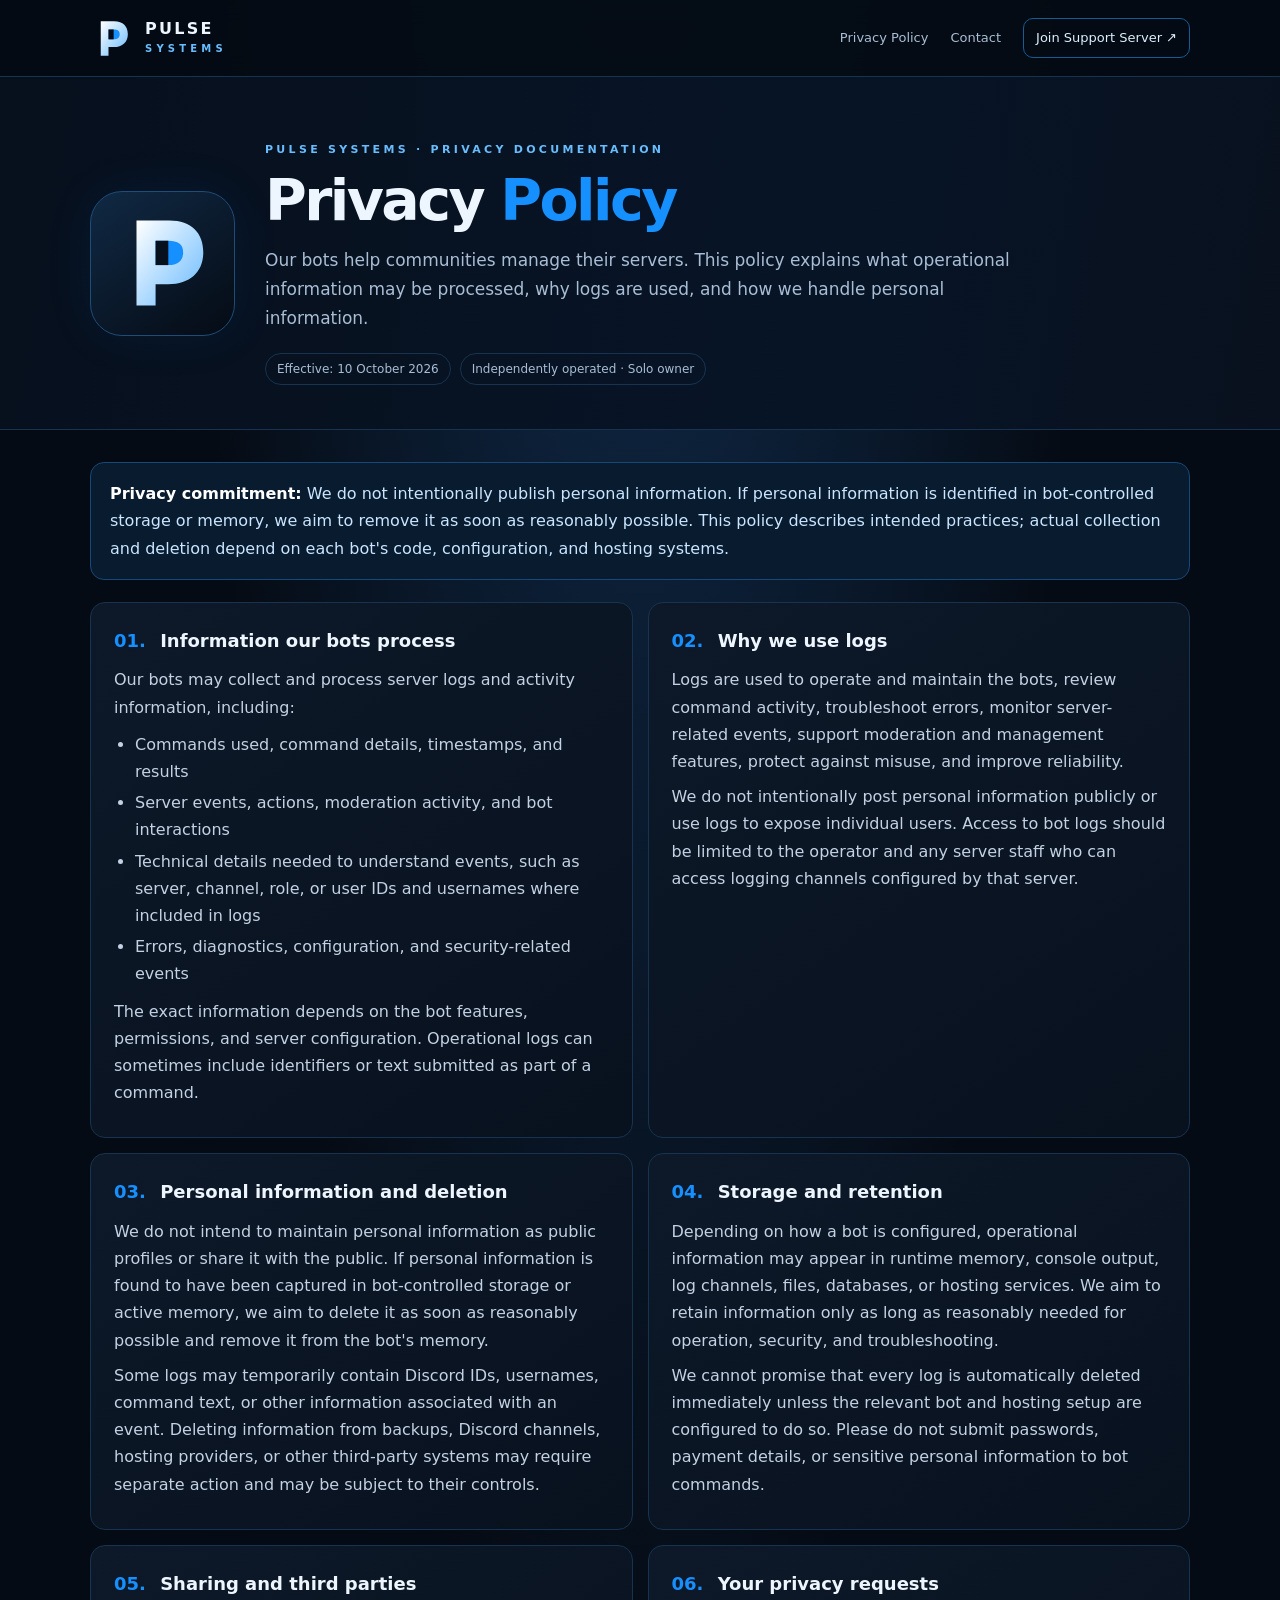
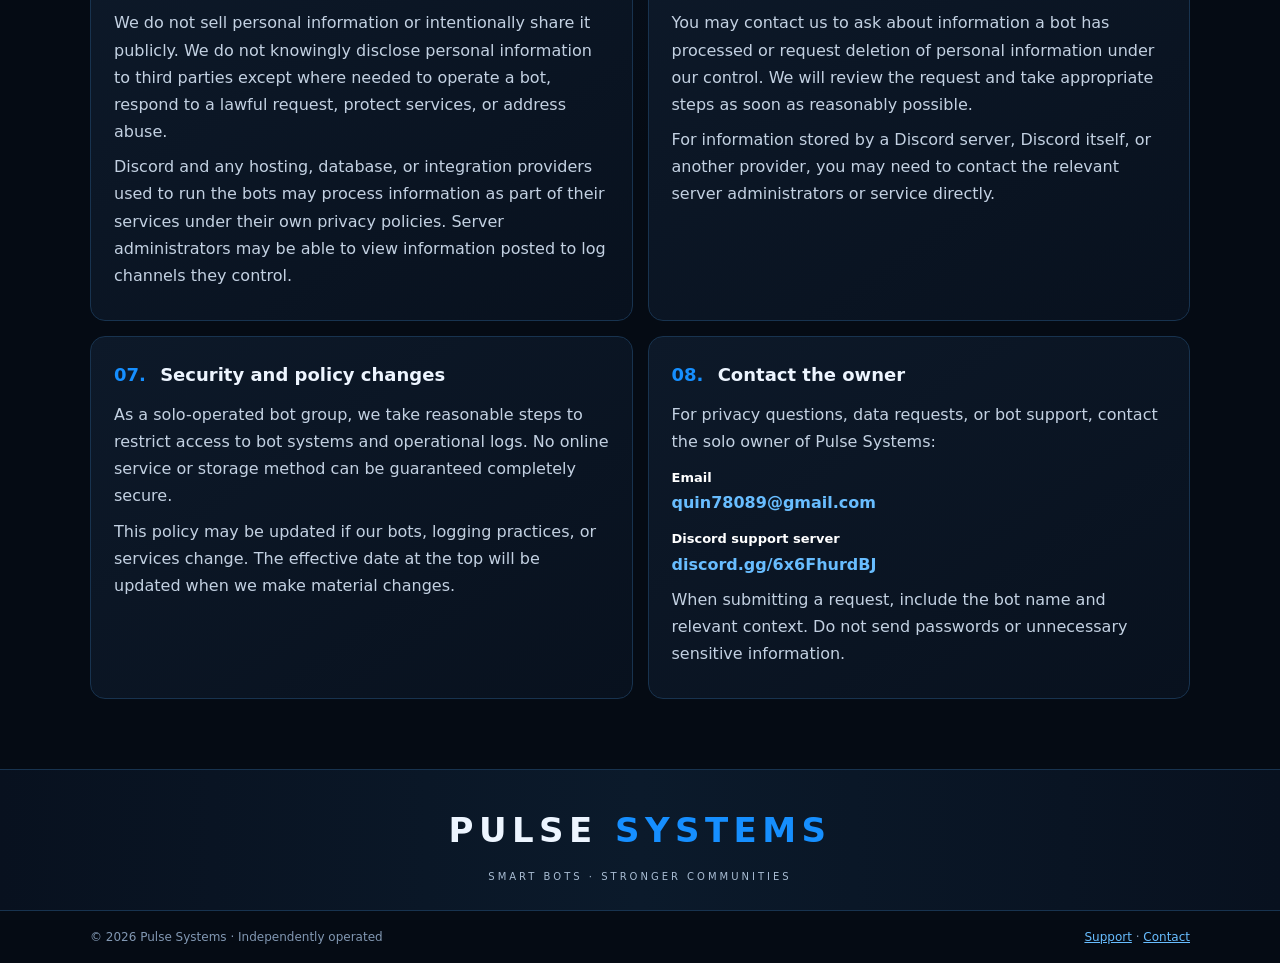
==== index.html @ 7fd180ff "Privacy Policy" ====
<!doctype html>
<html lang="en">
<head>
<meta charset="utf-8"><meta name="viewport" content="width=device-width, initial-scale=1">
<meta name="description" content="Privacy Policy for Pulse Systems Discord bots.">
<title>Privacy Policy | Pulse Systems</title>
<style>
:root{color-scheme:dark;--bg:#050b14;--panel:#0b1524;--line:#18334f;--text:#edf5ff;--muted:#a9bdd4;--blue:#168fff;--blue2:#68bdff}
*{box-sizing:border-box}html{scroll-behavior:smooth}body{margin:0;background:radial-gradient(ellipse at 50% -20%,#123154 0,transparent 52%),var(--bg);color:var(--text);font:16px/1.7 system-ui,-apple-system,"Segoe UI",sans-serif}a{color:var(--blue2)}.wrap{width:min(1100px,calc(100% - 32px));margin:auto}
header{border-bottom:1px solid var(--line);background:#050b14ee;position:sticky;top:0;backdrop-filter:blur(12px);z-index:5}.nav{min-height:76px;display:flex;align-items:center;justify-content:space-between;gap:18px}.brand{display:flex;align-items:center;gap:12px;text-decoration:none;color:var(--text);font-weight:850;letter-spacing:.14em;line-height:1.05}.brand small{display:block;color:var(--blue2);font-size:10px;letter-spacing:.42em;margin-top:6px}.logo{width:43px;height:43px}.navlinks{display:flex;gap:22px;align-items:center}.navlinks a{text-decoration:none;color:var(--muted);font-size:13px}.navlinks .support{border:1px solid #165b94;border-radius:10px;padding:8px 12px;color:#dcefff}
.hero{padding:64px 0 44px;border-bottom:1px solid var(--line);background:linear-gradient(100deg,#07101d,#071426ed 70%,#09111e)}.hero-grid{display:grid;grid-template-columns:145px 1fr;gap:30px;align-items:center}.hero-logo{width:145px;height:145px;border:1px solid #1d4d78;border-radius:32px;background:linear-gradient(145deg,#102944,#050b14);display:grid;place-items:center;box-shadow:0 0 50px #168fff14}.hero-logo svg{width:106px}.eyebrow{font-size:11px;color:var(--blue2);letter-spacing:.3em;text-transform:uppercase;font-weight:800}h1{font-size:clamp(36px,5vw,57px);letter-spacing:-.045em;line-height:1.08;margin:10px 0 15px}h1 span{color:var(--blue)}.lead{max-width:760px;color:var(--muted);font-size:17px;margin:0}.pills{display:flex;gap:9px;flex-wrap:wrap;margin-top:20px}.pill{border:1px solid var(--line);border-radius:999px;padding:5px 11px;color:var(--muted);font-size:12px}
main{padding:32px 0 70px}.notice{border:1px solid #174879;background:#091b2e;padding:17px 19px;border-radius:14px;margin-bottom:22px;color:#c9e5ff}.notice strong{color:#fff}.grid{display:grid;grid-template-columns:repeat(2,minmax(0,1fr));gap:15px}.card{border:1px solid var(--line);border-radius:15px;padding:23px;background:linear-gradient(145deg,#0d1929,#08111e);scroll-margin-top:100px}.card h2{font-size:18px;margin:0 0 10px}.num{color:var(--blue);margin-right:8px}.card p{margin:8px 0;color:#c3d1e2}.card ul{margin:8px 0;padding-left:21px;color:#c3d1e2}.card li{padding:2px 0}.wide{grid-column:1/-1}.contact{overflow-wrap:anywhere}.contact strong{display:block;font-size:13px;color:#fff;margin-top:12px}.contact a{text-decoration:none;font-weight:650}.footerbrand{text-align:center;padding:32px 0 25px;border-top:1px solid var(--line);background:linear-gradient(90deg,#08111f,#0b1a2b,#08111f)}.footerbrand h2{font-size:clamp(24px,4vw,34px);letter-spacing:.16em;margin:0}.footerbrand h2 span{color:var(--blue)}.footerbrand p{font-size:10px;letter-spacing:.3em;color:var(--muted);margin:8px 0 0}.bottom{border-top:1px solid var(--line);padding:16px 0;color:#8298b3;font-size:12px}.bottom .wrap{display:flex;justify-content:space-between;gap:12px;flex-wrap:wrap}
@media(max-width:720px){.navlinks a:not(.support){display:none}.hero{padding:40px 0 32px}.hero-grid{grid-template-columns:1fr;gap:20px}.hero-logo{width:95px;height:95px;border-radius:23px}.hero-logo svg{width:68px}.grid{grid-template-columns:1fr}.wide{grid-column:auto}.card{padding:19px}.wrap{width:calc(100% - 28px)}}
</style>
</head>
<body>
<header><div class="wrap nav">
<a class="brand" href="#"><svg class="logo" viewBox="0 0 100 100" aria-label="Pulse Systems logo"><defs><linearGradient id="a" x1="0" y1="0" x2="1" y2="1"><stop stop-color="#fff"/><stop offset="1" stop-color="#69baff"/></linearGradient></defs><path d="M25 90V10H56C77 10 88 22 88 40S76 70 55 70H43V90Z" fill="url(#a)"/><path d="M43 29V52H55C64 52 69 48 69 40S64 29 55 29Z" fill="#168fff"/><path d="M43 29V52H55V29Z" fill="#050b14"/></svg><span>PULSE<small>SYSTEMS</small></span></a>
<div class="navlinks"><a href="#policy">Privacy Policy</a><a href="#contact">Contact</a><a class="support" href="https://discord.gg/6x6FhurdBJ" target="_blank" rel="noopener">Join Support Server ↗</a></div>
</div></header>
<section class="hero" id="policy"><div class="wrap hero-grid">
<div class="hero-logo"><svg viewBox="0 0 100 100" aria-label="Pulse Systems angular P logo"><defs><linearGradient id="b" x1="0" y1="0" x2="1" y2="1"><stop stop-color="#fff"/><stop offset="1" stop-color="#66b9ff"/></linearGradient></defs><path d="M25 90V10H56C77 10 88 22 88 40S76 70 55 70H43V90Z" fill="url(#b)"/><path d="M43 29V52H55C64 52 69 48 69 40S64 29 55 29Z" fill="#168fff"/><path d="M43 29V52H55V29Z" fill="#07101d"/></svg></div>
<div><div class="eyebrow">Pulse Systems · Privacy documentation</div><h1>Privacy <span>Policy</span></h1><p class="lead">Our bots help communities manage their servers. This policy explains what operational information may be processed, why logs are used, and how we handle personal information.</p><div class="pills"><span class="pill">Effective: 10 October 2026</span><span class="pill">Independently operated · Solo owner</span></div></div>
</div></section>
<main class="wrap">
<div class="notice"><strong>Privacy commitment:</strong> We do not intentionally publish personal information. If personal information is identified in bot-controlled storage or memory, we aim to remove it as soon as reasonably possible. This policy describes intended practices; actual collection and deletion depend on each bot's code, configuration, and hosting systems.</div>
<div class="grid">
<section class="card"><h2><span class="num">01.</span> Information our bots process</h2><p>Our bots may collect and process server logs and activity information, including:</p><ul><li>Commands used, command details, timestamps, and results</li><li>Server events, actions, moderation activity, and bot interactions</li><li>Technical details needed to understand events, such as server, channel, role, or user IDs and usernames where included in logs</li><li>Errors, diagnostics, configuration, and security-related events</li></ul><p>The exact information depends on the bot features, permissions, and server configuration. Operational logs can sometimes include identifiers or text submitted as part of a command.</p></section>
<section class="card"><h2><span class="num">02.</span> Why we use logs</h2><p>Logs are used to operate and maintain the bots, review command activity, troubleshoot errors, monitor server-related events, support moderation and management features, protect against misuse, and improve reliability.</p><p>We do not intentionally post personal information publicly or use logs to expose individual users. Access to bot logs should be limited to the operator and any server staff who can access logging channels configured by that server.</p></section>
<section class="card"><h2><span class="num">03.</span> Personal information and deletion</h2><p>We do not intend to maintain personal information as public profiles or share it with the public. If personal information is found to have been captured in bot-controlled storage or active memory, we aim to delete it as soon as reasonably possible and remove it from the bot's memory.</p><p>Some logs may temporarily contain Discord IDs, usernames, command text, or other information associated with an event. Deleting information from backups, Discord channels, hosting providers, or other third-party systems may require separate action and may be subject to their controls.</p></section>
<section class="card"><h2><span class="num">04.</span> Storage and retention</h2><p>Depending on how a bot is configured, operational information may appear in runtime memory, console output, log channels, files, databases, or hosting services. We aim to retain information only as long as reasonably needed for operation, security, and troubleshooting.</p><p>We cannot promise that every log is automatically deleted immediately unless the relevant bot and hosting setup are configured to do so. Please do not submit passwords, payment details, or sensitive personal information to bot commands.</p></section>
<section class="card"><h2><span class="num">05.</span> Sharing and third parties</h2><p>We do not sell personal information or intentionally share it publicly. We do not knowingly disclose personal information to third parties except where needed to operate a bot, respond to a lawful request, protect services, or address abuse.</p><p>Discord and any hosting, database, or integration providers used to run the bots may process information as part of their services under their own privacy policies. Server administrators may be able to view information posted to log channels they control.</p></section>
<section class="card"><h2><span class="num">06.</span> Your privacy requests</h2><p>You may contact us to ask about information a bot has processed or request deletion of personal information under our control. We will review the request and take appropriate steps as soon as reasonably possible.</p><p>For information stored by a Discord server, Discord itself, or another provider, you may need to contact the relevant server administrators or service directly.</p></section>
<section class="card"><h2><span class="num">07.</span> Security and policy changes</h2><p>As a solo-operated bot group, we take reasonable steps to restrict access to bot systems and operational logs. No online service or storage method can be guaranteed completely secure.</p><p>This policy may be updated if our bots, logging practices, or services change. The effective date at the top will be updated when we make material changes.</p></section>
<section class="card contact" id="contact"><h2><span class="num">08.</span> Contact the owner</h2><p>For privacy questions, data requests, or bot support, contact the solo owner of Pulse Systems:</p><strong>Email</strong><a href="mailto:quin78089@gmail.com">quin78089@gmail.com</a><strong>Discord support server</strong><a href="https://discord.gg/6x6FhurdBJ" target="_blank" rel="noopener">discord.gg/6x6FhurdBJ</a><p>When submitting a request, include the bot name and relevant context. Do not send passwords or unnecessary sensitive information.</p></section>
</div></main>
<section class="footerbrand"><div class="wrap"><h2>PULSE <span>SYSTEMS</span></h2><p>SMART BOTS · STRONGER COMMUNITIES</p></div></section>
<footer class="bottom"><div class="wrap"><span>© 2026 Pulse Systems · Independently operated</span><span><a href="https://discord.gg/6x6FhurdBJ" target="_blank" rel="noopener">Support</a> · <a href="mailto:quin78089@gmail.com">Contact</a></span></div></footer>
</body></html>
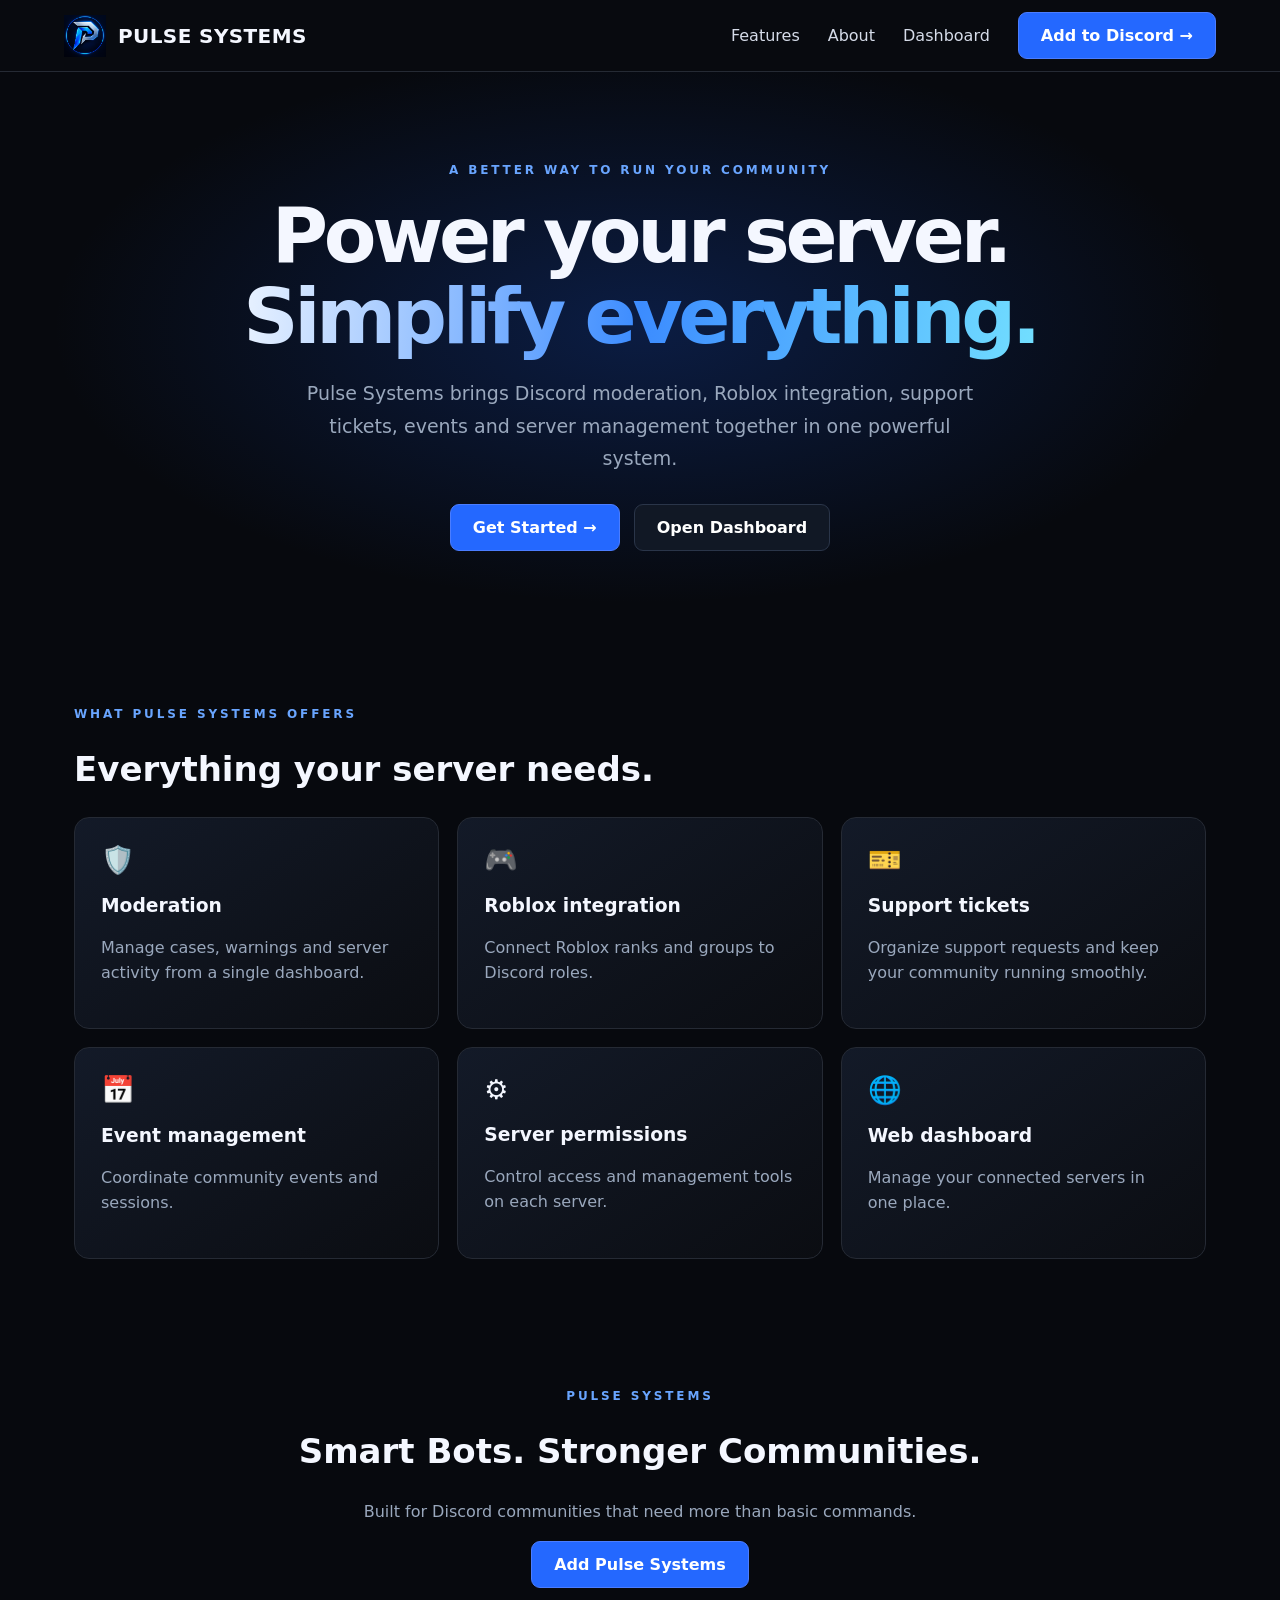
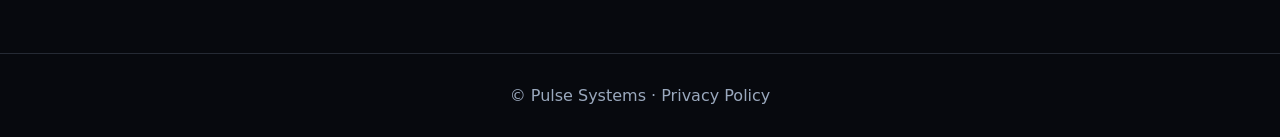
==== commit 73b4b8a3: "Major Website UI Changes, and other small things." ====
--- a/index.html
+++ b/index.html
@@ -1,39 +1 @@
-<!doctype html>
-<html lang="en">
-<head>
-<meta charset="utf-8"><meta name="viewport" content="width=device-width, initial-scale=1">
-<meta name="description" content="Privacy Policy for Pulse Systems Discord bots.">
-<title>Privacy Policy | Pulse Systems</title>
-<style>
-:root{color-scheme:dark;--bg:#050b14;--panel:#0b1524;--line:#18334f;--text:#edf5ff;--muted:#a9bdd4;--blue:#168fff;--blue2:#68bdff}
-*{box-sizing:border-box}html{scroll-behavior:smooth}body{margin:0;background:radial-gradient(ellipse at 50% -20%,#123154 0,transparent 52%),var(--bg);color:var(--text);font:16px/1.7 system-ui,-apple-system,"Segoe UI",sans-serif}a{color:var(--blue2)}.wrap{width:min(1100px,calc(100% - 32px));margin:auto}
-header{border-bottom:1px solid var(--line);background:#050b14ee;position:sticky;top:0;backdrop-filter:blur(12px);z-index:5}.nav{min-height:76px;display:flex;align-items:center;justify-content:space-between;gap:18px}.brand{display:flex;align-items:center;gap:12px;text-decoration:none;color:var(--text);font-weight:850;letter-spacing:.14em;line-height:1.05}.brand small{display:block;color:var(--blue2);font-size:10px;letter-spacing:.42em;margin-top:6px}.logo{width:43px;height:43px}.navlinks{display:flex;gap:22px;align-items:center}.navlinks a{text-decoration:none;color:var(--muted);font-size:13px}.navlinks .support{border:1px solid #165b94;border-radius:10px;padding:8px 12px;color:#dcefff}
-.hero{padding:64px 0 44px;border-bottom:1px solid var(--line);background:linear-gradient(100deg,#07101d,#071426ed 70%,#09111e)}.hero-grid{display:grid;grid-template-columns:145px 1fr;gap:30px;align-items:center}.hero-logo{width:145px;height:145px;border:1px solid #1d4d78;border-radius:32px;background:linear-gradient(145deg,#102944,#050b14);display:grid;place-items:center;box-shadow:0 0 50px #168fff14}.hero-logo svg{width:106px}.eyebrow{font-size:11px;color:var(--blue2);letter-spacing:.3em;text-transform:uppercase;font-weight:800}h1{font-size:clamp(36px,5vw,57px);letter-spacing:-.045em;line-height:1.08;margin:10px 0 15px}h1 span{color:var(--blue)}.lead{max-width:760px;color:var(--muted);font-size:17px;margin:0}.pills{display:flex;gap:9px;flex-wrap:wrap;margin-top:20px}.pill{border:1px solid var(--line);border-radius:999px;padding:5px 11px;color:var(--muted);font-size:12px}
-main{padding:32px 0 70px}.notice{border:1px solid #174879;background:#091b2e;padding:17px 19px;border-radius:14px;margin-bottom:22px;color:#c9e5ff}.notice strong{color:#fff}.grid{display:grid;grid-template-columns:repeat(2,minmax(0,1fr));gap:15px}.card{border:1px solid var(--line);border-radius:15px;padding:23px;background:linear-gradient(145deg,#0d1929,#08111e);scroll-margin-top:100px}.card h2{font-size:18px;margin:0 0 10px}.num{color:var(--blue);margin-right:8px}.card p{margin:8px 0;color:#c3d1e2}.card ul{margin:8px 0;padding-left:21px;color:#c3d1e2}.card li{padding:2px 0}.wide{grid-column:1/-1}.contact{overflow-wrap:anywhere}.contact strong{display:block;font-size:13px;color:#fff;margin-top:12px}.contact a{text-decoration:none;font-weight:650}.footerbrand{text-align:center;padding:32px 0 25px;border-top:1px solid var(--line);background:linear-gradient(90deg,#08111f,#0b1a2b,#08111f)}.footerbrand h2{font-size:clamp(24px,4vw,34px);letter-spacing:.16em;margin:0}.footerbrand h2 span{color:var(--blue)}.footerbrand p{font-size:10px;letter-spacing:.3em;color:var(--muted);margin:8px 0 0}.bottom{border-top:1px solid var(--line);padding:16px 0;color:#8298b3;font-size:12px}.bottom .wrap{display:flex;justify-content:space-between;gap:12px;flex-wrap:wrap}
-@media(max-width:720px){.navlinks a:not(.support){display:none}.hero{padding:40px 0 32px}.hero-grid{grid-template-columns:1fr;gap:20px}.hero-logo{width:95px;height:95px;border-radius:23px}.hero-logo svg{width:68px}.grid{grid-template-columns:1fr}.wide{grid-column:auto}.card{padding:19px}.wrap{width:calc(100% - 28px)}}
-</style>
-</head>
-<body>
-<header><div class="wrap nav">
-<a class="brand" href="#"><svg class="logo" viewBox="0 0 100 100" aria-label="Pulse Systems logo"><defs><linearGradient id="a" x1="0" y1="0" x2="1" y2="1"><stop stop-color="#fff"/><stop offset="1" stop-color="#69baff"/></linearGradient></defs><path d="M25 90V10H56C77 10 88 22 88 40S76 70 55 70H43V90Z" fill="url(#a)"/><path d="M43 29V52H55C64 52 69 48 69 40S64 29 55 29Z" fill="#168fff"/><path d="M43 29V52H55V29Z" fill="#050b14"/></svg><span>PULSE<small>SYSTEMS</small></span></a>
-<div class="navlinks"><a href="#policy">Privacy Policy</a><a href="#contact">Contact</a><a class="support" href="https://discord.gg/6x6FhurdBJ" target="_blank" rel="noopener">Join Support Server ↗</a></div>
-</div></header>
-<section class="hero" id="policy"><div class="wrap hero-grid">
-<div class="hero-logo"><svg viewBox="0 0 100 100" aria-label="Pulse Systems angular P logo"><defs><linearGradient id="b" x1="0" y1="0" x2="1" y2="1"><stop stop-color="#fff"/><stop offset="1" stop-color="#66b9ff"/></linearGradient></defs><path d="M25 90V10H56C77 10 88 22 88 40S76 70 55 70H43V90Z" fill="url(#b)"/><path d="M43 29V52H55C64 52 69 48 69 40S64 29 55 29Z" fill="#168fff"/><path d="M43 29V52H55V29Z" fill="#07101d"/></svg></div>
-<div><div class="eyebrow">Pulse Systems · Privacy documentation</div><h1>Privacy <span>Policy</span></h1><p class="lead">Our bots help communities manage their servers. This policy explains what operational information may be processed, why logs are used, and how we handle personal information.</p><div class="pills"><span class="pill">Effective: 10 October 2026</span><span class="pill">Independently operated · Solo owner</span></div></div>
-</div></section>
-<main class="wrap">
-<div class="notice"><strong>Privacy commitment:</strong> We do not intentionally publish personal information. If personal information is identified in bot-controlled storage or memory, we aim to remove it as soon as reasonably possible. This policy describes intended practices; actual collection and deletion depend on each bot's code, configuration, and hosting systems.</div>
-<div class="grid">
-<section class="card"><h2><span class="num">01.</span> Information our bots process</h2><p>Our bots may collect and process server logs and activity information, including:</p><ul><li>Commands used, command details, timestamps, and results</li><li>Server events, actions, moderation activity, and bot interactions</li><li>Technical details needed to understand events, such as server, channel, role, or user IDs and usernames where included in logs</li><li>Errors, diagnostics, configuration, and security-related events</li></ul><p>The exact information depends on the bot features, permissions, and server configuration. Operational logs can sometimes include identifiers or text submitted as part of a command.</p></section>
-<section class="card"><h2><span class="num">02.</span> Why we use logs</h2><p>Logs are used to operate and maintain the bots, review command activity, troubleshoot errors, monitor server-related events, support moderation and management features, protect against misuse, and improve reliability.</p><p>We do not intentionally post personal information publicly or use logs to expose individual users. Access to bot logs should be limited to the operator and any server staff who can access logging channels configured by that server.</p></section>
-<section class="card"><h2><span class="num">03.</span> Personal information and deletion</h2><p>We do not intend to maintain personal information as public profiles or share it with the public. If personal information is found to have been captured in bot-controlled storage or active memory, we aim to delete it as soon as reasonably possible and remove it from the bot's memory.</p><p>Some logs may temporarily contain Discord IDs, usernames, command text, or other information associated with an event. Deleting information from backups, Discord channels, hosting providers, or other third-party systems may require separate action and may be subject to their controls.</p></section>
-<section class="card"><h2><span class="num">04.</span> Storage and retention</h2><p>Depending on how a bot is configured, operational information may appear in runtime memory, console output, log channels, files, databases, or hosting services. We aim to retain information only as long as reasonably needed for operation, security, and troubleshooting.</p><p>We cannot promise that every log is automatically deleted immediately unless the relevant bot and hosting setup are configured to do so. Please do not submit passwords, payment details, or sensitive personal information to bot commands.</p></section>
-<section class="card"><h2><span class="num">05.</span> Sharing and third parties</h2><p>We do not sell personal information or intentionally share it publicly. We do not knowingly disclose personal information to third parties except where needed to operate a bot, respond to a lawful request, protect services, or address abuse.</p><p>Discord and any hosting, database, or integration providers used to run the bots may process information as part of their services under their own privacy policies. Server administrators may be able to view information posted to log channels they control.</p></section>
-<section class="card"><h2><span class="num">06.</span> Your privacy requests</h2><p>You may contact us to ask about information a bot has processed or request deletion of personal information under our control. We will review the request and take appropriate steps as soon as reasonably possible.</p><p>For information stored by a Discord server, Discord itself, or another provider, you may need to contact the relevant server administrators or service directly.</p></section>
-<section class="card"><h2><span class="num">07.</span> Security and policy changes</h2><p>As a solo-operated bot group, we take reasonable steps to restrict access to bot systems and operational logs. No online service or storage method can be guaranteed completely secure.</p><p>This policy may be updated if our bots, logging practices, or services change. The effective date at the top will be updated when we make material changes.</p></section>
-<section class="card contact" id="contact"><h2><span class="num">08.</span> Contact the owner</h2><p>For privacy questions, data requests, or bot support, contact the solo owner of Pulse Systems:</p><strong>Email</strong><a href="mailto:quin78089@gmail.com">quin78089@gmail.com</a><strong>Discord support server</strong><a href="https://discord.gg/6x6FhurdBJ" target="_blank" rel="noopener">discord.gg/6x6FhurdBJ</a><p>When submitting a request, include the bot name and relevant context. Do not send passwords or unnecessary sensitive information.</p></section>
-</div></main>
-<section class="footerbrand"><div class="wrap"><h2>PULSE <span>SYSTEMS</span></h2><p>SMART BOTS · STRONGER COMMUNITIES</p></div></section>
-<footer class="bottom"><div class="wrap"><span>© 2026 Pulse Systems · Independently operated</span><span><a href="https://discord.gg/6x6FhurdBJ" target="_blank" rel="noopener">Support</a> · <a href="mailto:quin78089@gmail.com">Contact</a></span></div></footer>
-</body></html>+<!doctype html><html lang="en"><head><meta charset="utf-8"><meta name="viewport" content="width=device-width,initial-scale=1"><title>Pulse Systems — Smart Bots. Stronger Communities.</title><link rel="stylesheet" href="pulse-site.css"></head><body><header class="top"><a class="brand" href="index.html"><img src="pulse-logo.png" alt="Pulse Systems">PULSE SYSTEMS</a><nav class="links"><a href="index.html#features">Features</a><a href="index.html#about">About</a><a href="login.html">Dashboard</a><a class="btn" href="https://discord.com/oauth2/authorize?client_id=1556879045915050004&permissions=8&integration_type=0&scope=bot+applications.commands">Add to Discord →</a></nav></header><main><section class="hero"><div><div class="eyebrow">A better way to run your community</div><h1>Power your server.<br><span class="gradient">Simplify everything.</span></h1><p>Pulse Systems brings Discord moderation, Roblox integration, support tickets, events and server management together in one powerful system.</p><div class="hero-actions"><a class="btn" href="https://discord.com/oauth2/authorize?client_id=1556879045915050004&permissions=8&integration_type=0&scope=bot+applications.commands">Get Started →</a><a class="btn alt" href="login.html">Open Dashboard</a></div></div></section><section class="section" id="features"><div class="eyebrow">What Pulse Systems offers</div><h2>Everything your server needs.</h2><div class="cards"><div class="card"><div class="emoji">🛡️</div><h3>Moderation</h3><p>Manage cases, warnings and server activity from a single dashboard.</p></div><div class="card"><div class="emoji">🎮</div><h3>Roblox integration</h3><p>Connect Roblox ranks and groups to Discord roles.</p></div><div class="card"><div class="emoji">🎫</div><h3>Support tickets</h3><p>Organize support requests and keep your community running smoothly.</p></div><div class="card"><div class="emoji">📅</div><h3>Event management</h3><p>Coordinate community events and sessions.</p></div><div class="card"><div class="emoji">⚙️</div><h3>Server permissions</h3><p>Control access and management tools on each server.</p></div><div class="card"><div class="emoji">🌐</div><h3>Web dashboard</h3><p>Manage your connected servers in one place.</p></div></div></section><section class="section" id="about" style="text-align:center"><div class="eyebrow">Pulse Systems</div><h2>Smart Bots. Stronger Communities.</h2><p class="muted">Built for Discord communities that need more than basic commands.</p><a class="btn" href="https://discord.com/oauth2/authorize?client_id=1556879045915050004&permissions=8&integration_type=0&scope=bot+applications.commands">Add Pulse Systems</a></section></main><footer class="foot">© Pulse Systems · <a href="privacy.html">Privacy Policy</a></footer></body></html>
--- a/pulse-site.css
+++ b/pulse-site.css
@@ -0,0 +1,2 @@
+
+:root{color-scheme:dark;--bg:#07090e;--card:#0e1119;--line:#252a34;--blue:#2468ff;--txt:#f4f7ff;--muted:#9aa8bd}*{box-sizing:border-box}body{margin:0;background:var(--bg);color:var(--txt);font-family:Inter,system-ui,Segoe UI,Arial,sans-serif}a{color:inherit;text-decoration:none}button{font:inherit;cursor:pointer}.top{height:72px;border-bottom:1px solid var(--line);display:flex;align-items:center;justify-content:space-between;padding:0 clamp(20px,5vw,90px);background:#080a0f}.brand{display:flex;align-items:center;gap:12px;font-weight:900;letter-spacing:.02em;font-size:20px}.brand img{height:42px;width:42px;object-fit:contain}.links{display:flex;align-items:center;gap:28px}.links a:not(.btn){color:#d6dce9}.btn{display:inline-flex;align-items:center;justify-content:center;border-radius:9px;background:var(--blue);padding:13px 22px;color:white;border:1px solid #4b7dff;font-weight:700;transition:.2s}.btn:hover{background:#4782ff;transform:translateY(-2px)}.btn.alt{background:#111825;border-color:#2a3549}.hero{min-height:570px;display:grid;place-items:center;text-align:center;position:relative;overflow:hidden;padding:70px 22px}.hero:before{content:'';position:absolute;inset:-40%;background:radial-gradient(ellipse at 50% 47%,#123d9b60 0%,transparent 36%);animation:float 9s ease-in-out infinite alternate}.hero>*{position:relative}.eyebrow{color:#69a5ff;letter-spacing:.24em;text-transform:uppercase;font-size:12px;font-weight:800}.hero h1{font-size:clamp(44px,6vw,80px);line-height:1.06;margin:18px 0;letter-spacing:-.055em}.gradient{background:linear-gradient(95deg,#e9f2ff,#3c8cff,#72dfff);color:transparent;background-clip:text}.hero p{font-size:19px;color:var(--muted);max-width:690px;margin:20px auto 30px;line-height:1.7}.hero-actions{display:flex;justify-content:center;gap:14px;flex-wrap:wrap}.section{max-width:1180px;margin:auto;padding:65px 24px}.section h2{font-size:34px}.cards{display:grid;grid-template-columns:repeat(3,minmax(0,1fr));gap:18px}.card{border:1px solid var(--line);background:linear-gradient(145deg,#131a28,#0b0d12);padding:26px;border-radius:15px;transition:.2s}.card:hover{border-color:#397cff;transform:translateY(-3px)}.card .emoji{font-size:27px}.card p,.muted{color:var(--muted);line-height:1.6}.foot{border-top:1px solid var(--line);padding:32px 24px;text-align:center;color:var(--muted)}.authwrap{min-height:calc(100vh - 72px);display:grid;place-items:center;padding:40px 16px;background:radial-gradient(ellipse at 50% 35%,#12244a60,transparent 58%)}.authcard{width:min(420px,100%);border:1px solid #2a3346;background:#0c1019;border-radius:18px;padding:35px;text-align:center;box-shadow:0 24px 90px #0008}.authcard img{width:110px}.authcard h1{font-size:30px}.authcard p{color:var(--muted);line-height:1.7}.authcard .btn{width:100%;margin-top:18px}.authcard small{display:block;margin-top:20px;color:#8e9ab0}.shell{max-width:1100px;margin:45px auto;padding:0 24px}.profile{display:flex;align-items:center;gap:18px;border-bottom:1px solid var(--line);padding-bottom:26px}.avatar{width:70px;height:70px;border-radius:50%;background:#162c57;object-fit:cover}.tabs{display:flex;gap:5px;max-width:410px;margin:20px auto 35px;padding:5px;border-radius:10px;background:#1b1d24}.tabs a{flex:1;text-align:center;border-radius:7px;padding:10px;color:#aeb8c8}.tabs a.active{background:#090c13;color:#fff;font-weight:700}.guildgrid{display:grid;grid-template-columns:repeat(3,minmax(0,1fr));gap:14px}.guildcard{min-height:190px;border:1px solid #2c3039;background:#0d1017;border-radius:13px;padding:22px;display:flex;flex-direction:column;align-items:center;text-align:center;gap:12px}.guildcard img,.guildinitial{height:64px;width:64px;border-radius:17px;object-fit:cover;background:#202b3d;display:grid;place-items:center;font-size:24px;font-weight:800}.guildcard h3{font-size:15px;margin:0;flex:1}.guildcard .manage{width:100%;border:1px solid #323b4d;border-radius:7px;padding:10px;font-weight:700;font-size:13px}.guildcard:hover{border-color:#347cff}.notice{padding:14px;border:1px solid #344762;background:#121d31;border-radius:10px;color:#c2d9ff;margin:20px 0}.profilebox{border:1px solid var(--line);border-radius:13px;padding:24px;margin-top:20px}.profilebox h3{margin-top:0}.profilebox img{height:60px;width:60px;object-fit:contain}.profilebox .row{display:flex;gap:15px;align-items:center}.hidden{display:none!important}@keyframes float{from{transform:translateY(-3%)}to{transform:translateY(3%)}}@media(max-width:750px){.links{gap:10px}.links a:not(.btn){display:none}.cards,.guildgrid{grid-template-columns:1fr}.hero{min-height:480px}.shell{margin-top:25px}}
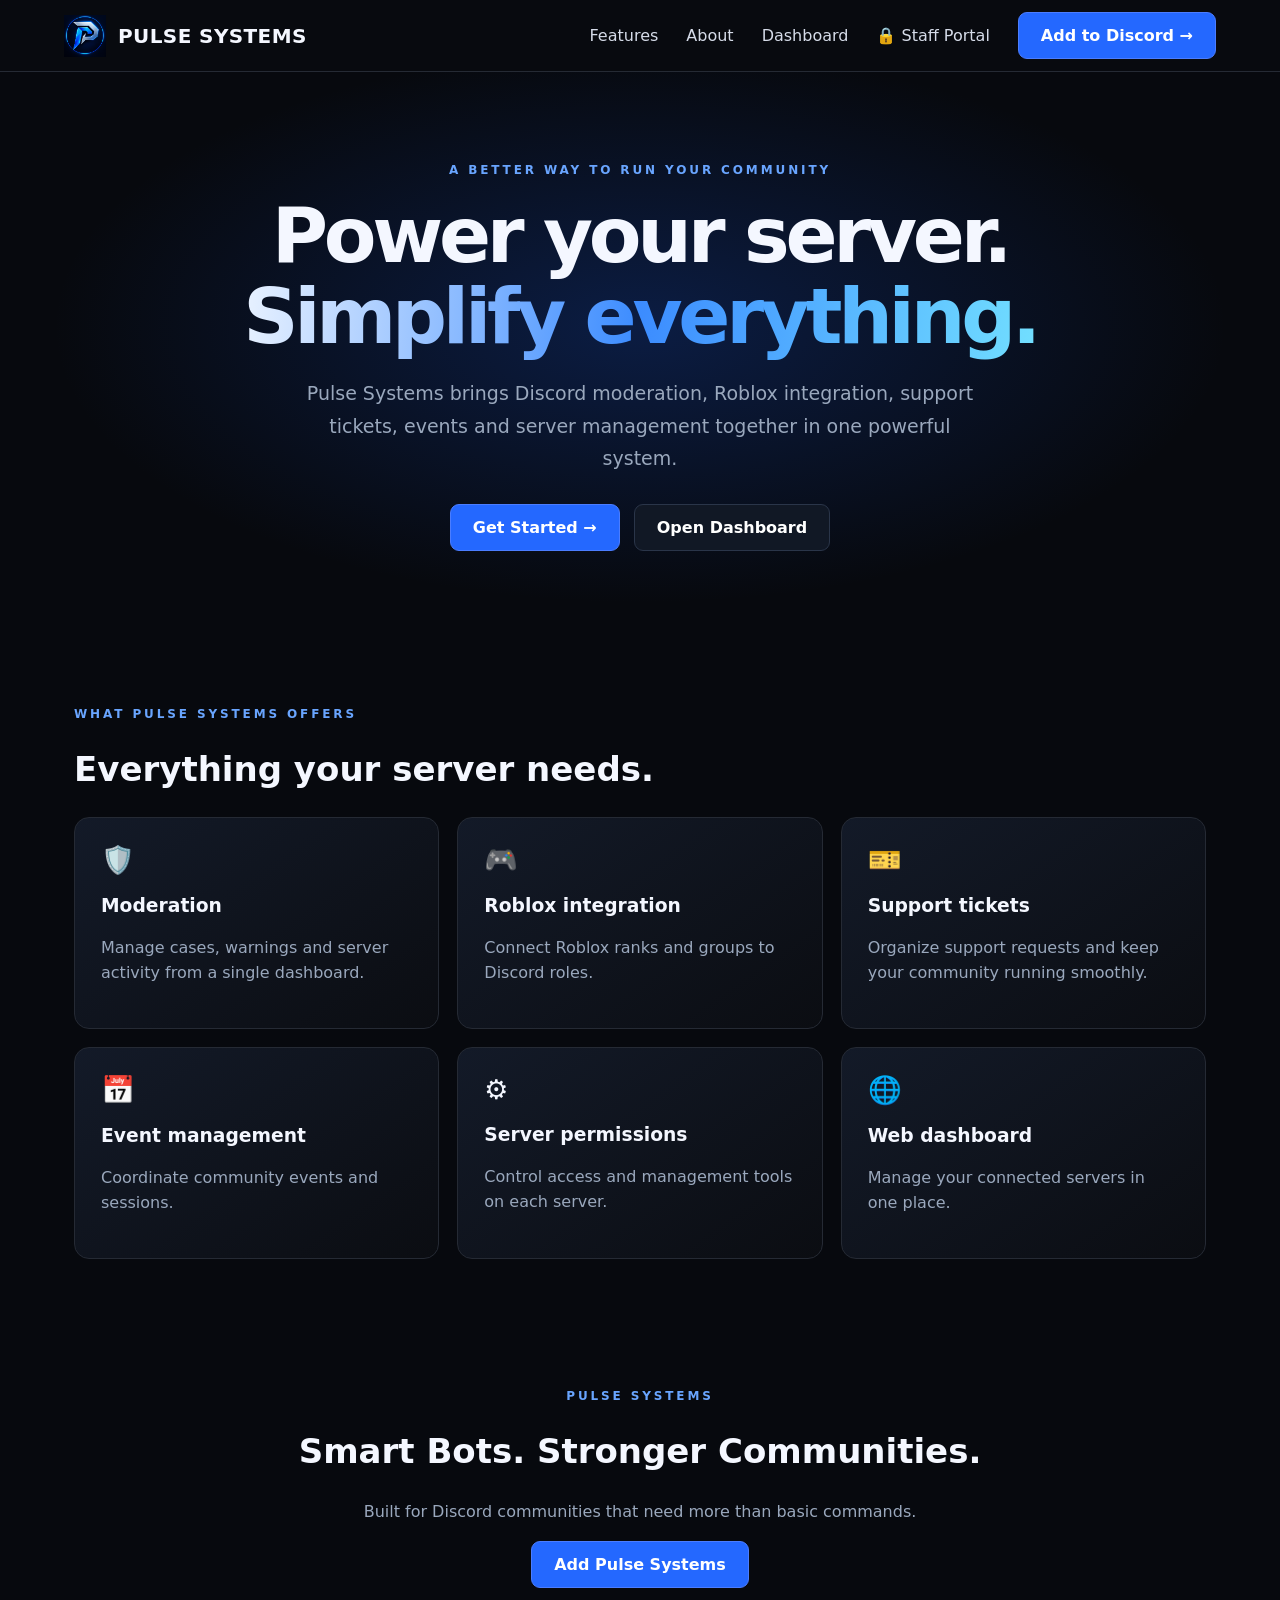
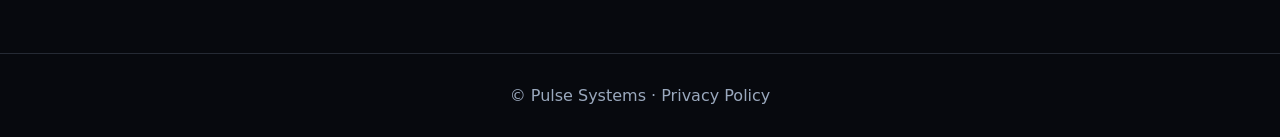
==== commit 0403d9f4: "Staff-Dashboard Index File" ====
--- a/index.html
+++ b/index.html
@@ -1 +1 @@
-<!doctype html><html lang="en"><head><meta charset="utf-8"><meta name="viewport" content="width=device-width,initial-scale=1"><title>Pulse Systems — Smart Bots. Stronger Communities.</title><link rel="stylesheet" href="pulse-site.css"></head><body><header class="top"><a class="brand" href="index.html"><img src="pulse-logo.png" alt="Pulse Systems">PULSE SYSTEMS</a><nav class="links"><a href="index.html#features">Features</a><a href="index.html#about">About</a><a href="login.html">Dashboard</a><a class="btn" href="https://discord.com/oauth2/authorize?client_id=1556879045915050004&permissions=8&integration_type=0&scope=bot+applications.commands">Add to Discord →</a></nav></header><main><section class="hero"><div><div class="eyebrow">A better way to run your community</div><h1>Power your server.<br><span class="gradient">Simplify everything.</span></h1><p>Pulse Systems brings Discord moderation, Roblox integration, support tickets, events and server management together in one powerful system.</p><div class="hero-actions"><a class="btn" href="https://discord.com/oauth2/authorize?client_id=1556879045915050004&permissions=8&integration_type=0&scope=bot+applications.commands">Get Started →</a><a class="btn alt" href="login.html">Open Dashboard</a></div></div></section><section class="section" id="features"><div class="eyebrow">What Pulse Systems offers</div><h2>Everything your server needs.</h2><div class="cards"><div class="card"><div class="emoji">🛡️</div><h3>Moderation</h3><p>Manage cases, warnings and server activity from a single dashboard.</p></div><div class="card"><div class="emoji">🎮</div><h3>Roblox integration</h3><p>Connect Roblox ranks and groups to Discord roles.</p></div><div class="card"><div class="emoji">🎫</div><h3>Support tickets</h3><p>Organize support requests and keep your community running smoothly.</p></div><div class="card"><div class="emoji">📅</div><h3>Event management</h3><p>Coordinate community events and sessions.</p></div><div class="card"><div class="emoji">⚙️</div><h3>Server permissions</h3><p>Control access and management tools on each server.</p></div><div class="card"><div class="emoji">🌐</div><h3>Web dashboard</h3><p>Manage your connected servers in one place.</p></div></div></section><section class="section" id="about" style="text-align:center"><div class="eyebrow">Pulse Systems</div><h2>Smart Bots. Stronger Communities.</h2><p class="muted">Built for Discord communities that need more than basic commands.</p><a class="btn" href="https://discord.com/oauth2/authorize?client_id=1556879045915050004&permissions=8&integration_type=0&scope=bot+applications.commands">Add Pulse Systems</a></section></main><footer class="foot">© Pulse Systems · <a href="privacy.html">Privacy Policy</a></footer></body></html>+<!doctype html><html lang="en"><head><meta charset="utf-8"><meta name="viewport" content="width=device-width,initial-scale=1"><title>Pulse Systems — Smart Bots. Stronger Communities.</title><link rel="stylesheet" href="pulse-site.css"></head><body><header class="top"><a class="brand" href="index.html"><img src="pulse-logo.png" alt="Pulse Systems">PULSE SYSTEMS</a><nav class="links"><a href="index.html#features">Features</a><a href="index.html#about">About</a><a href="login.html">Dashboard</a><a href="staff.html" aria-label="Secure Staff Portal">🔒 Staff Portal</a><a class="btn" href="https://discord.com/oauth2/authorize?client_id=1556879045915050004&permissions=8&integration_type=0&scope=bot+applications.commands">Add to Discord →</a></nav></header><main><section class="hero"><div><div class="eyebrow">A better way to run your community</div><h1>Power your server.<br><span class="gradient">Simplify everything.</span></h1><p>Pulse Systems brings Discord moderation, Roblox integration, support tickets, events and server management together in one powerful system.</p><div class="hero-actions"><a class="btn" href="https://discord.com/oauth2/authorize?client_id=1556879045915050004&permissions=8&integration_type=0&scope=bot+applications.commands">Get Started →</a><a class="btn alt" href="login.html">Open Dashboard</a></div></div></section><section class="section" id="features"><div class="eyebrow">What Pulse Systems offers</div><h2>Everything your server needs.</h2><div class="cards"><div class="card"><div class="emoji">🛡️</div><h3>Moderation</h3><p>Manage cases, warnings and server activity from a single dashboard.</p></div><div class="card"><div class="emoji">🎮</div><h3>Roblox integration</h3><p>Connect Roblox ranks and groups to Discord roles.</p></div><div class="card"><div class="emoji">🎫</div><h3>Support tickets</h3><p>Organize support requests and keep your community running smoothly.</p></div><div class="card"><div class="emoji">📅</div><h3>Event management</h3><p>Coordinate community events and sessions.</p></div><div class="card"><div class="emoji">⚙️</div><h3>Server permissions</h3><p>Control access and management tools on each server.</p></div><div class="card"><div class="emoji">🌐</div><h3>Web dashboard</h3><p>Manage your connected servers in one place.</p></div></div></section><section class="section" id="about" style="text-align:center"><div class="eyebrow">Pulse Systems</div><h2>Smart Bots. Stronger Communities.</h2><p class="muted">Built for Discord communities that need more than basic commands.</p><a class="btn" href="https://discord.com/oauth2/authorize?client_id=1556879045915050004&permissions=8&integration_type=0&scope=bot+applications.commands">Add Pulse Systems</a></section></main><footer class="foot">© Pulse Systems · <a href="privacy.html">Privacy Policy</a></footer></body></html>
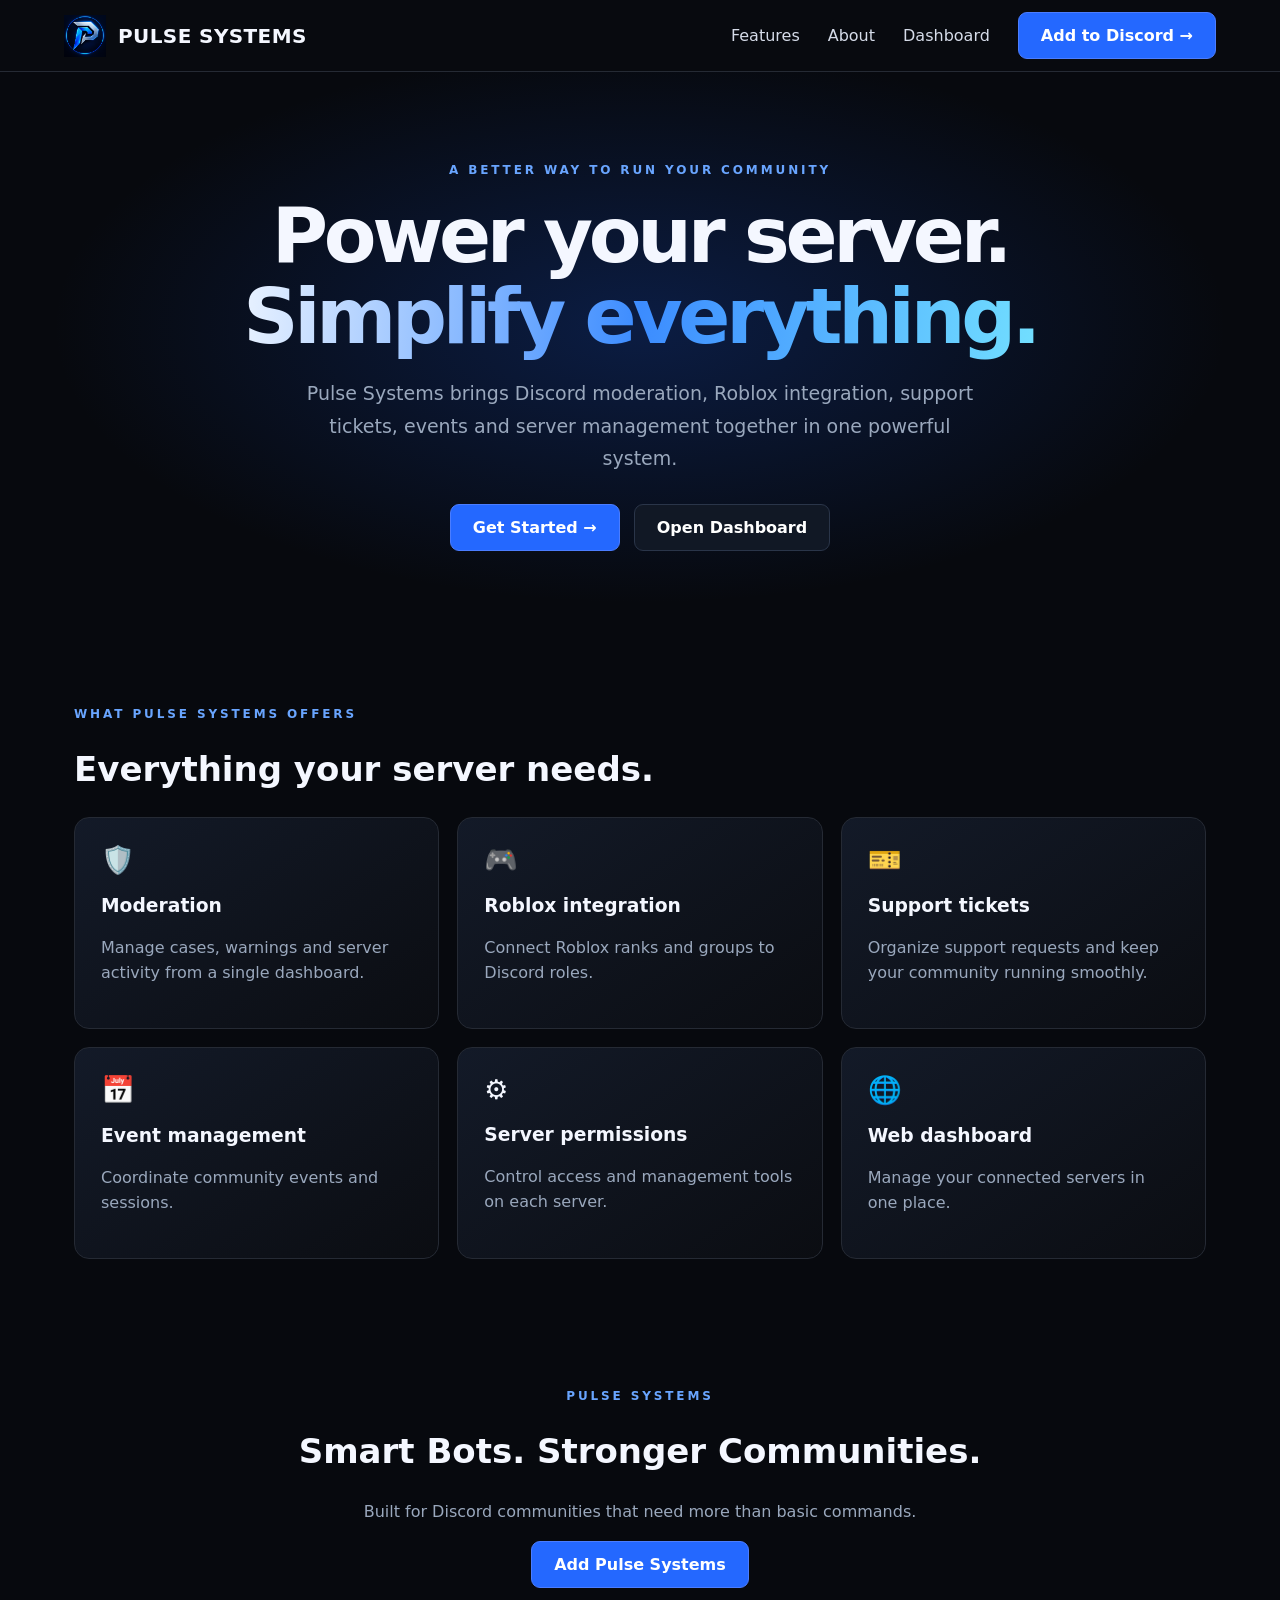
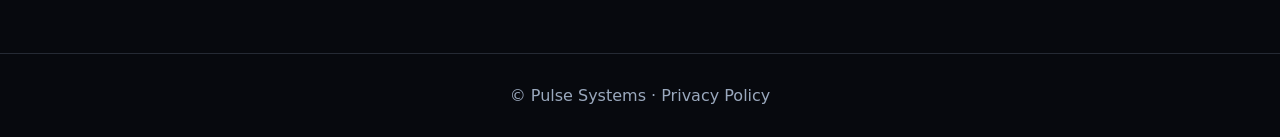
==== commit dbb0cfce: "Pulse Dashboard V1.2" ====
--- a/index.html
+++ b/index.html
@@ -1 +1 @@
-<!doctype html><html lang="en"><head><meta charset="utf-8"><meta name="viewport" content="width=device-width,initial-scale=1"><title>Pulse Systems — Smart Bots. Stronger Communities.</title><link rel="stylesheet" href="pulse-site.css"></head><body><header class="top"><a class="brand" href="index.html"><img src="pulse-logo.png" alt="Pulse Systems">PULSE SYSTEMS</a><nav class="links"><a href="index.html#features">Features</a><a href="index.html#about">About</a><a href="login.html">Dashboard</a><a href="staff.html" aria-label="Secure Staff Portal">🔒 Staff Portal</a><a class="btn" href="https://discord.com/oauth2/authorize?client_id=1556879045915050004&permissions=8&integration_type=0&scope=bot+applications.commands">Add to Discord →</a></nav></header><main><section class="hero"><div><div class="eyebrow">A better way to run your community</div><h1>Power your server.<br><span class="gradient">Simplify everything.</span></h1><p>Pulse Systems brings Discord moderation, Roblox integration, support tickets, events and server management together in one powerful system.</p><div class="hero-actions"><a class="btn" href="https://discord.com/oauth2/authorize?client_id=1556879045915050004&permissions=8&integration_type=0&scope=bot+applications.commands">Get Started →</a><a class="btn alt" href="login.html">Open Dashboard</a></div></div></section><section class="section" id="features"><div class="eyebrow">What Pulse Systems offers</div><h2>Everything your server needs.</h2><div class="cards"><div class="card"><div class="emoji">🛡️</div><h3>Moderation</h3><p>Manage cases, warnings and server activity from a single dashboard.</p></div><div class="card"><div class="emoji">🎮</div><h3>Roblox integration</h3><p>Connect Roblox ranks and groups to Discord roles.</p></div><div class="card"><div class="emoji">🎫</div><h3>Support tickets</h3><p>Organize support requests and keep your community running smoothly.</p></div><div class="card"><div class="emoji">📅</div><h3>Event management</h3><p>Coordinate community events and sessions.</p></div><div class="card"><div class="emoji">⚙️</div><h3>Server permissions</h3><p>Control access and management tools on each server.</p></div><div class="card"><div class="emoji">🌐</div><h3>Web dashboard</h3><p>Manage your connected servers in one place.</p></div></div></section><section class="section" id="about" style="text-align:center"><div class="eyebrow">Pulse Systems</div><h2>Smart Bots. Stronger Communities.</h2><p class="muted">Built for Discord communities that need more than basic commands.</p><a class="btn" href="https://discord.com/oauth2/authorize?client_id=1556879045915050004&permissions=8&integration_type=0&scope=bot+applications.commands">Add Pulse Systems</a></section></main><footer class="foot">© Pulse Systems · <a href="privacy.html">Privacy Policy</a></footer></body></html>+<!doctype html><html lang="en"><head><meta charset="utf-8"><meta name="viewport" content="width=device-width,initial-scale=1"><title>Pulse Systems — Smart Bots. Stronger Communities.</title><link rel="stylesheet" href="pulse-site.css"></head><body><header class="top"><a class="brand" href="index.html"><img src="pulse-logo.png" alt="Pulse Systems">PULSE SYSTEMS</a><nav class="links"><a href="index.html#features">Features</a><a href="index.html#about">About</a><a href="login.html">Dashboard</a><a class="btn" href="https://discord.com/oauth2/authorize?client_id=1556879045915050004&permissions=8&integration_type=0&scope=bot+applications.commands">Add to Discord →</a></nav></header><main><section class="hero"><div><div class="eyebrow">A better way to run your community</div><h1>Power your server.<br><span class="gradient">Simplify everything.</span></h1><p>Pulse Systems brings Discord moderation, Roblox integration, support tickets, events and server management together in one powerful system.</p><div class="hero-actions"><a class="btn" href="https://discord.com/oauth2/authorize?client_id=1556879045915050004&permissions=8&integration_type=0&scope=bot+applications.commands">Get Started →</a><a class="btn alt" href="login.html">Open Dashboard</a></div></div></section><section class="section" id="features"><div class="eyebrow">What Pulse Systems offers</div><h2>Everything your server needs.</h2><div class="cards"><div class="card"><div class="emoji">🛡️</div><h3>Moderation</h3><p>Manage cases, warnings and server activity from a single dashboard.</p></div><div class="card"><div class="emoji">🎮</div><h3>Roblox integration</h3><p>Connect Roblox ranks and groups to Discord roles.</p></div><div class="card"><div class="emoji">🎫</div><h3>Support tickets</h3><p>Organize support requests and keep your community running smoothly.</p></div><div class="card"><div class="emoji">📅</div><h3>Event management</h3><p>Coordinate community events and sessions.</p></div><div class="card"><div class="emoji">⚙️</div><h3>Server permissions</h3><p>Control access and management tools on each server.</p></div><div class="card"><div class="emoji">🌐</div><h3>Web dashboard</h3><p>Manage your connected servers in one place.</p></div></div></section><section class="section" id="about" style="text-align:center"><div class="eyebrow">Pulse Systems</div><h2>Smart Bots. Stronger Communities.</h2><p class="muted">Built for Discord communities that need more than basic commands.</p><a class="btn" href="https://discord.com/oauth2/authorize?client_id=1556879045915050004&permissions=8&integration_type=0&scope=bot+applications.commands">Add Pulse Systems</a></section></main><footer class="foot">© Pulse Systems · <a href="privacy.html">Privacy Policy</a></footer></body></html>
